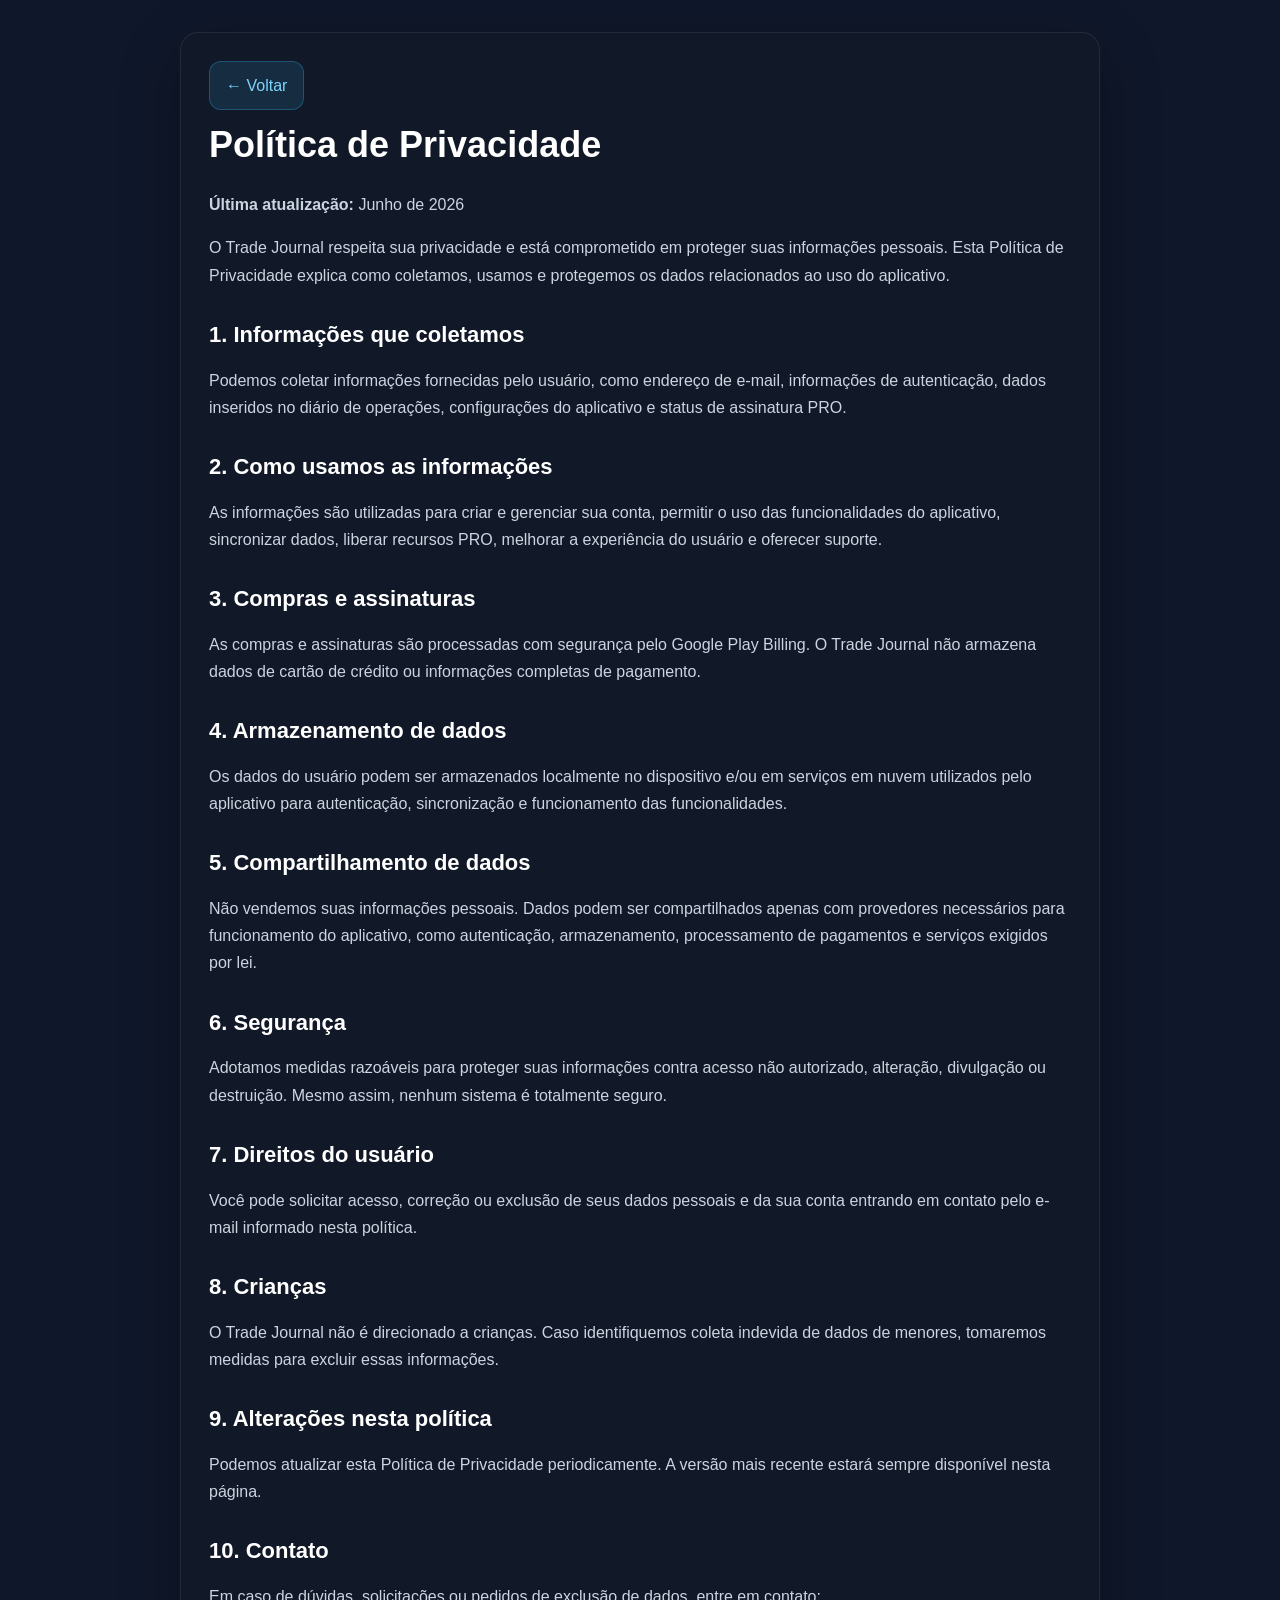
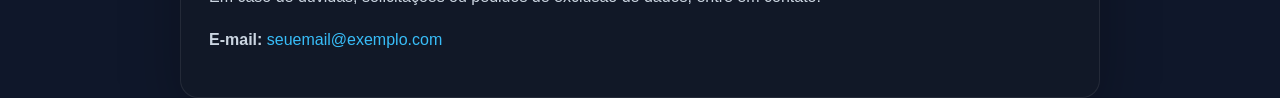
==== privacy-policy.html @ 17800d15 "Adiciona website institucional" ====
<!DOCTYPE html>
<html lang="pt-BR">
<head>
  <meta charset="UTF-8" />
  <meta name="viewport" content="width=device-width, initial-scale=1.0" />
  <title>Política de Privacidade - Trade Journal</title>
  <link rel="stylesheet" href="style.css" />
</head>
<body>
  <main class="container legal">
    <a class="back" href="index.html">← Voltar</a>
    <h1>Política de Privacidade</h1>
    <p><strong>Última atualização:</strong> Junho de 2026</p>

    <p>O Trade Journal respeita sua privacidade e está comprometido em proteger suas informações pessoais. Esta Política de Privacidade explica como coletamos, usamos e protegemos os dados relacionados ao uso do aplicativo.</p>

    <h2>1. Informações que coletamos</h2>
    <p>Podemos coletar informações fornecidas pelo usuário, como endereço de e-mail, informações de autenticação, dados inseridos no diário de operações, configurações do aplicativo e status de assinatura PRO.</p>

    <h2>2. Como usamos as informações</h2>
    <p>As informações são utilizadas para criar e gerenciar sua conta, permitir o uso das funcionalidades do aplicativo, sincronizar dados, liberar recursos PRO, melhorar a experiência do usuário e oferecer suporte.</p>

    <h2>3. Compras e assinaturas</h2>
    <p>As compras e assinaturas são processadas com segurança pelo Google Play Billing. O Trade Journal não armazena dados de cartão de crédito ou informações completas de pagamento.</p>

    <h2>4. Armazenamento de dados</h2>
    <p>Os dados do usuário podem ser armazenados localmente no dispositivo e/ou em serviços em nuvem utilizados pelo aplicativo para autenticação, sincronização e funcionamento das funcionalidades.</p>

    <h2>5. Compartilhamento de dados</h2>
    <p>Não vendemos suas informações pessoais. Dados podem ser compartilhados apenas com provedores necessários para funcionamento do aplicativo, como autenticação, armazenamento, processamento de pagamentos e serviços exigidos por lei.</p>

    <h2>6. Segurança</h2>
    <p>Adotamos medidas razoáveis para proteger suas informações contra acesso não autorizado, alteração, divulgação ou destruição. Mesmo assim, nenhum sistema é totalmente seguro.</p>

    <h2>7. Direitos do usuário</h2>
    <p>Você pode solicitar acesso, correção ou exclusão de seus dados pessoais e da sua conta entrando em contato pelo e-mail informado nesta política.</p>

    <h2>8. Crianças</h2>
    <p>O Trade Journal não é direcionado a crianças. Caso identifiquemos coleta indevida de dados de menores, tomaremos medidas para excluir essas informações.</p>

    <h2>9. Alterações nesta política</h2>
    <p>Podemos atualizar esta Política de Privacidade periodicamente. A versão mais recente estará sempre disponível nesta página.</p>

    <h2>10. Contato</h2>
    <p>Em caso de dúvidas, solicitações ou pedidos de exclusão de dados, entre em contato:</p>
    <p><strong>E-mail:</strong> <a href="mailto:seuemail@exemplo.com">seuemail@exemplo.com</a></p>
  </main>
</body>
</html>
---- style.css ----
* {
  box-sizing: border-box;
}

body {
  margin: 0;
  font-family: Arial, Helvetica, sans-serif;
  background: #0f172a;
  color: #e5e7eb;
  line-height: 1.7;
}

.container {
  width: min(920px, 92%);
  margin: 0 auto;
  padding: 48px 0;
}

.hero {
  padding: 56px 0 36px;
  text-align: center;
}

.hero h1 {
  margin: 0 0 12px;
  font-size: 44px;
  color: #ffffff;
}

.hero p {
  max-width: 680px;
  margin: 0 auto;
  color: #cbd5e1;
  font-size: 18px;
}

.card,
.legal {
  background: #111827;
  border: 1px solid rgba(255, 255, 255, 0.08);
  border-radius: 18px;
  padding: 28px;
  box-shadow: 0 20px 60px rgba(0, 0, 0, 0.25);
}

.legal {
  margin-top: 32px;
}

h1, h2 {
  color: #ffffff;
  line-height: 1.25;
}

h1 {
  font-size: 36px;
  margin-top: 12px;
}

h2 {
  font-size: 22px;
  margin-top: 32px;
}

p {
  color: #cbd5e1;
}

a {
  color: #38bdf8;
  text-decoration: none;
}

a:hover {
  text-decoration: underline;
}

.links {
  display: flex;
  gap: 16px;
  justify-content: center;
  flex-wrap: wrap;
  margin-top: 24px;
}

.links a,
.back {
  display: inline-block;
  background: rgba(56, 189, 248, 0.12);
  border: 1px solid rgba(56, 189, 248, 0.28);
  color: #7dd3fc;
  padding: 10px 16px;
  border-radius: 12px;
}

@media (max-width: 600px) {
  .hero h1,
  h1 {
    font-size: 30px;
  }

  .container {
    padding: 28px 0;
  }

  .card,
  .legal {
    padding: 22px;
  }
}
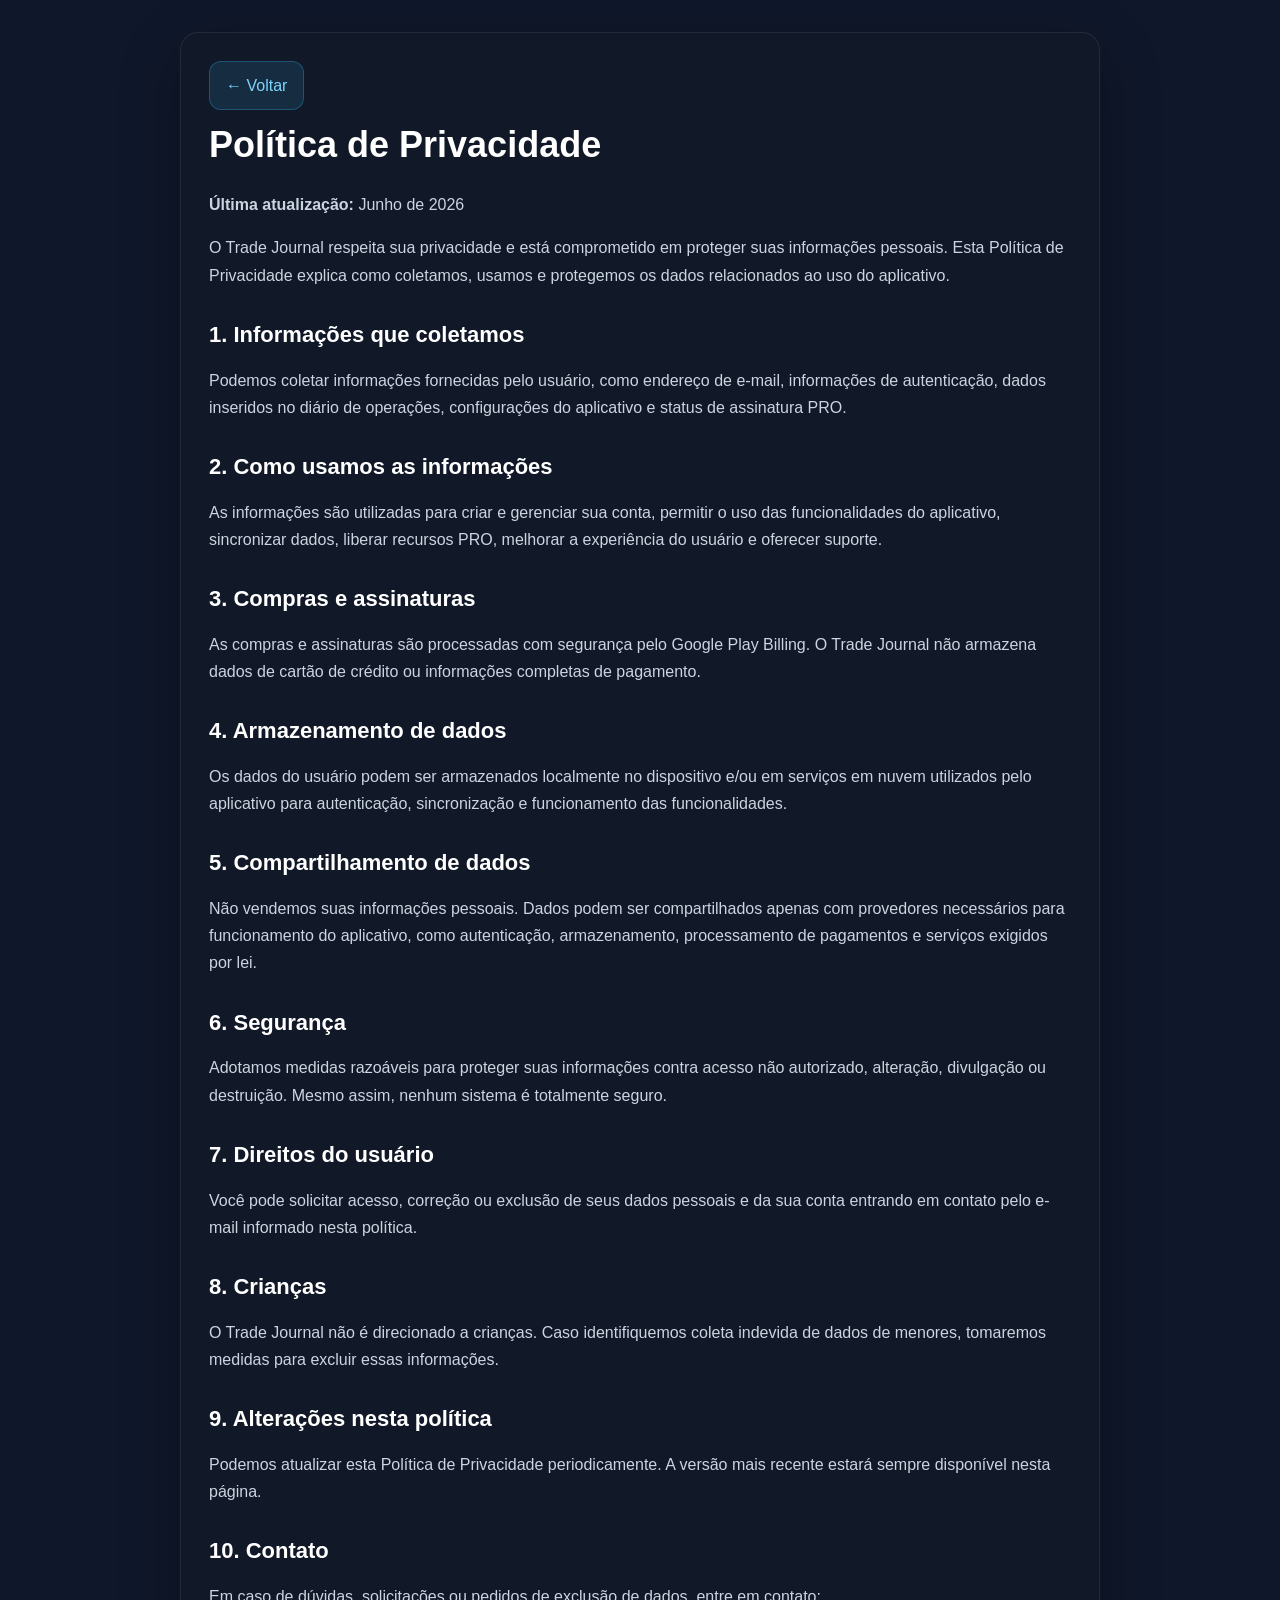
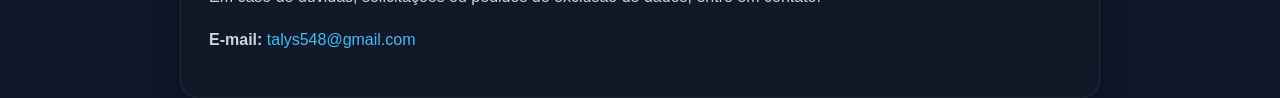
==== commit f141979b: "email suporte" ====
--- a/privacy-policy.html
+++ b/privacy-policy.html
@@ -43,7 +43,7 @@
 
     <h2>10. Contato</h2>
     <p>Em caso de dúvidas, solicitações ou pedidos de exclusão de dados, entre em contato:</p>
-    <p><strong>E-mail:</strong> <a href="mailto:seuemail@exemplo.com">seuemail@exemplo.com</a></p>
+    <p><strong>E-mail:</strong> <a href="mailto:talys548@gmail.com">talys548@gmail.com</a></p>
   </main>
 </body>
 </html>
